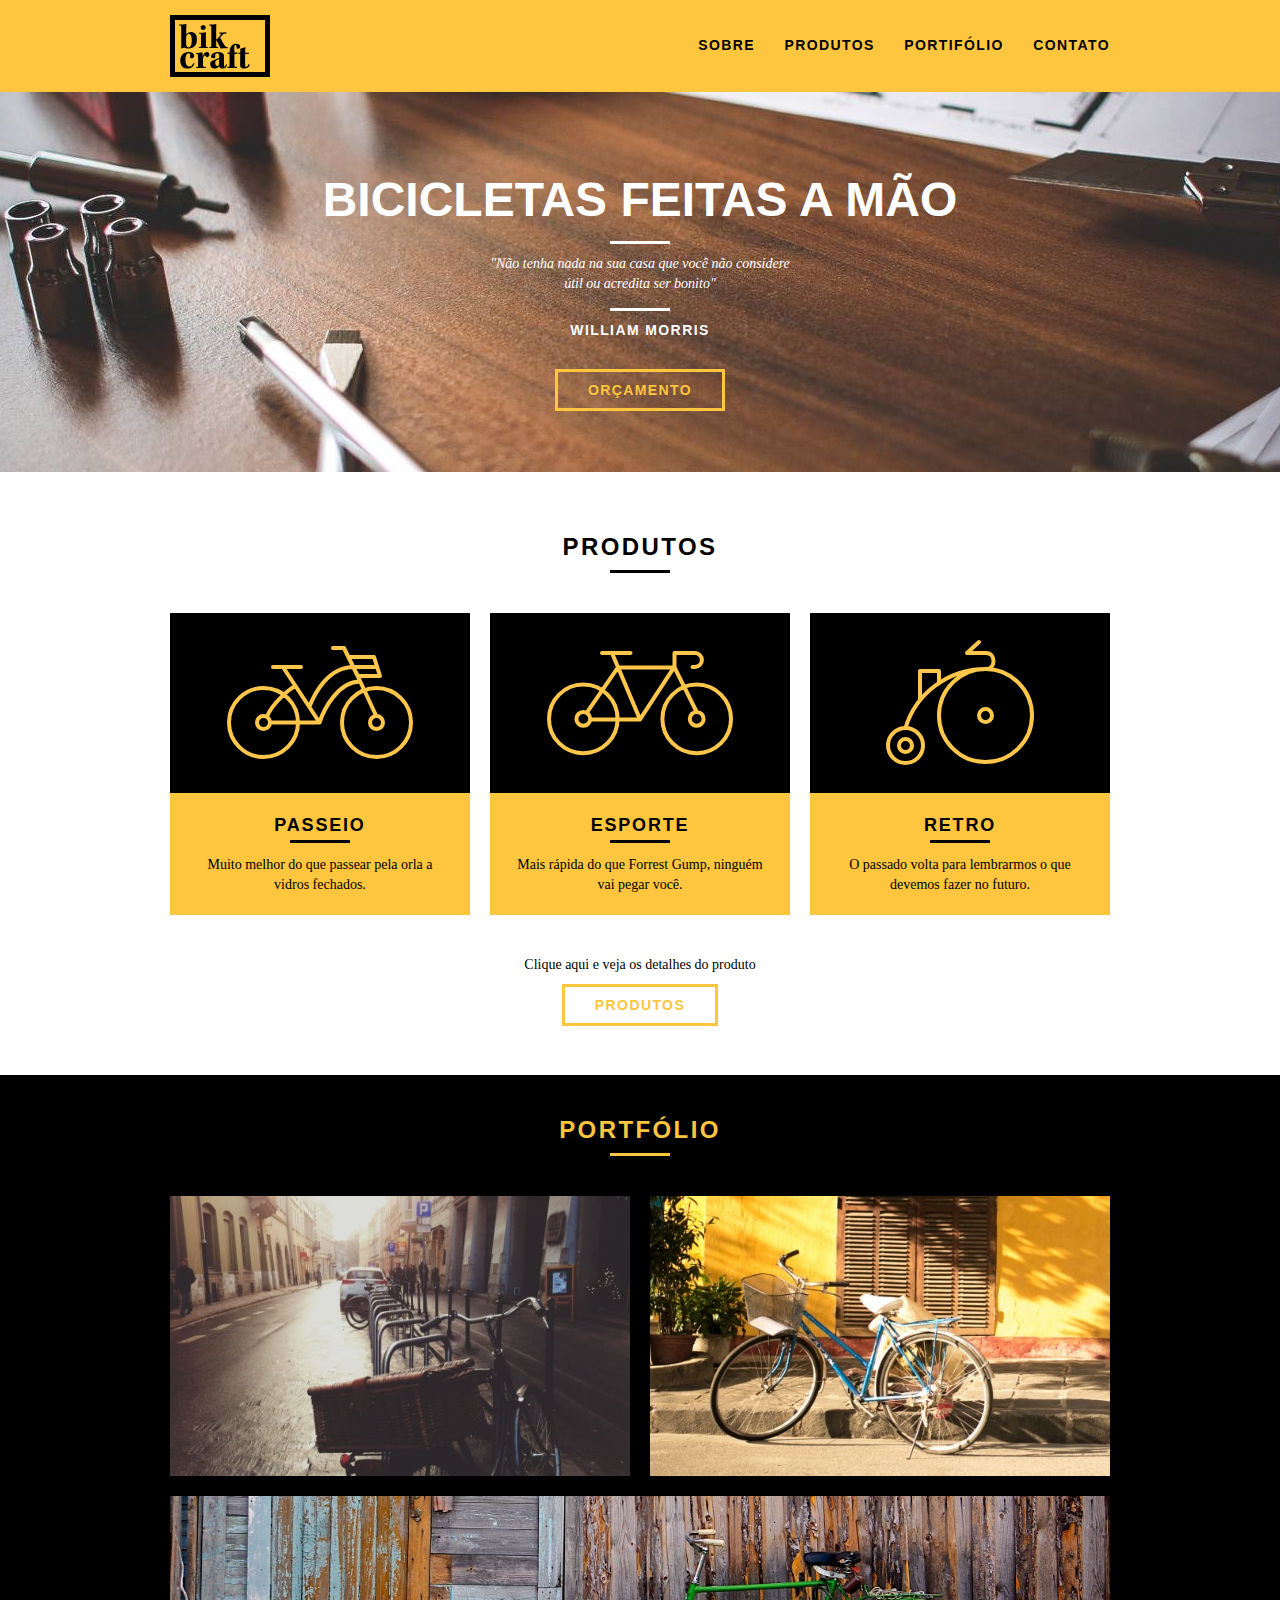
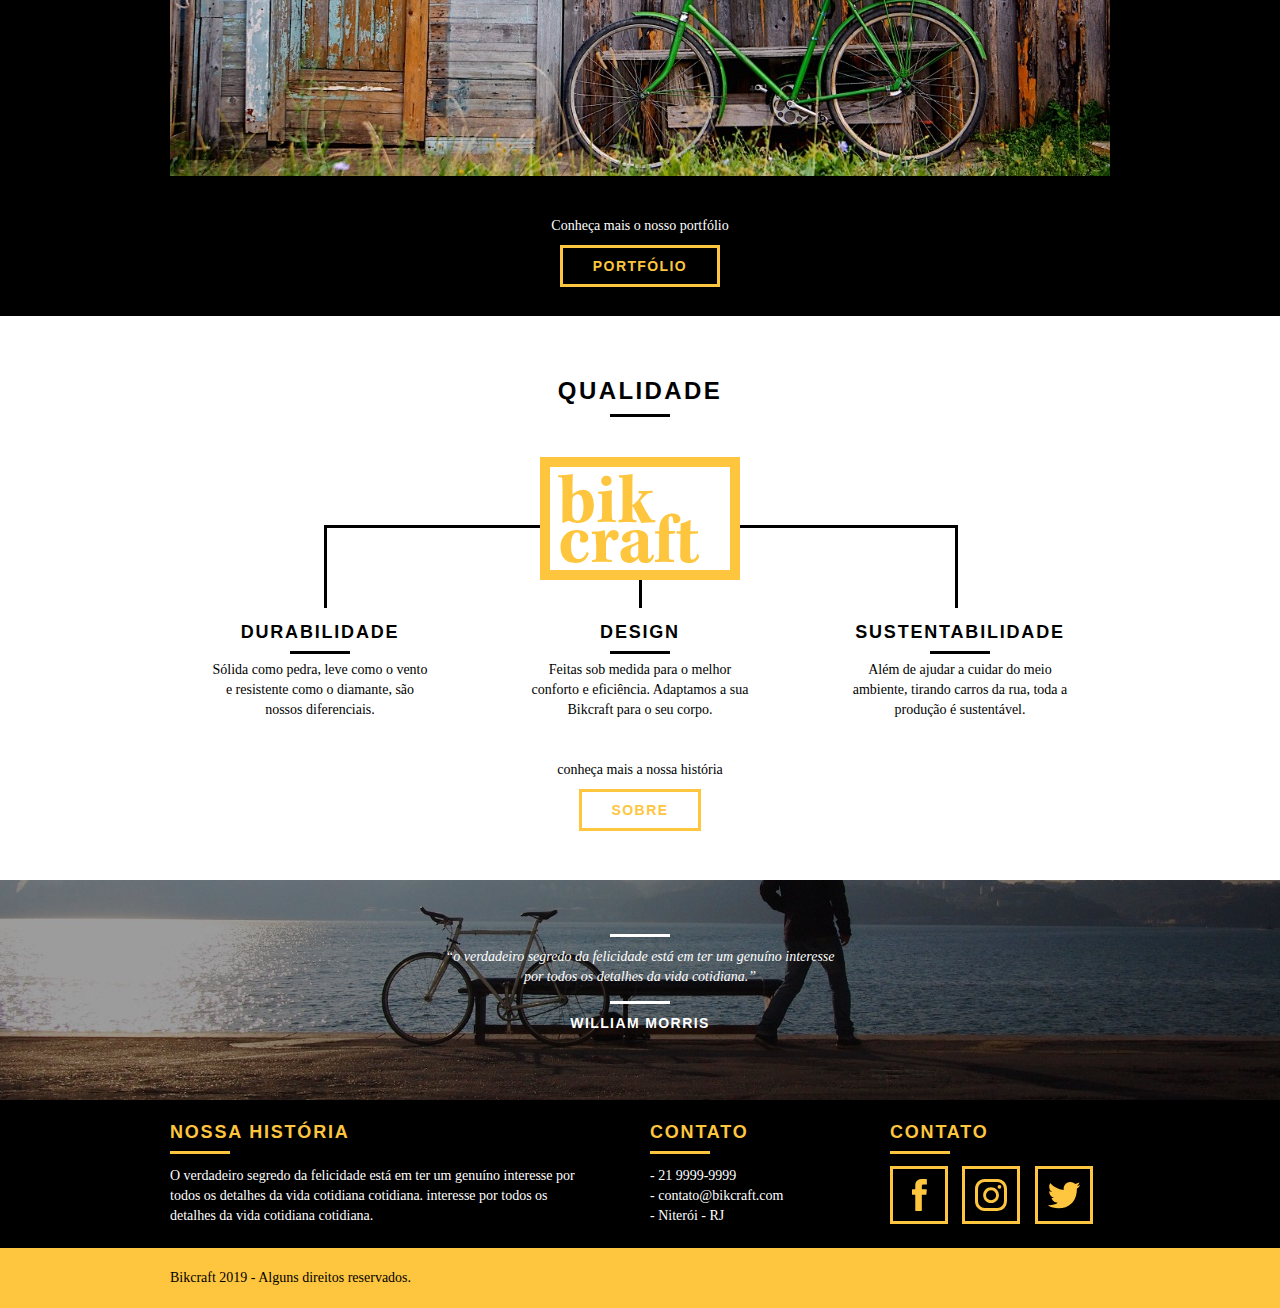
==== web/index.html @ 256ea6e2 "upload dos arquivos html e css" ====
<!DOCTYPE html>
<html lang="pt-br">
<head>
    <meta charset="UTF-8">
    <meta http-equiv="X-UA-Compatible" content="IE=edge">
    <meta name="viewport" content="width=device-width, initial-scale=1.0">
    <link rel= "stylesheet" href="css/normalize.css">
    <link rel= "stylesheet" href="css/reset.css">
    <link rel= "stylesheet" href="css/grid.css">
    <link rel= "stylesheet" href="css/style.css">
    <link rel= "stylesheet" href="css/responsivo.css">
    <link rel= "stylesheet" href="css/responsivo.css">
    <title>Bikcraft</title>
</head>
<body>
    <!-- Cabeçalho -->
  <header class="header">
    <div class="container">
        <a href="index.html" class="grid-4">
            <img src="img/bikcraft.svg" alt="Bikcraft">
        </a>
        <nav class="grid-12 header_menu">
            <ul>
                <li><a href="sobre.html">Sobre</a></li>
                <li><a href="produtos.html">Produtos</a></li>
                <li><a href="portfolio.html">Portifólio</a></li>
                <li><a href="contato.html">Contato</a></li>
            </ul>
        </nav>
    </div>
  </header>
  <!-- Introdução -->
  <section class="introducao">
      <div class="container">
          <h1>Bicicletas feitas a mão</h1>
          <blockquote class="quote-externo">
              <p>"Não tenha nada na sua casa que você não considere útil ou acredita ser bonito"</p>
              <cite>WILLIAM MORRIS</cite>
          </blockquote>
          <a href="produtos.html" class="btn">Orçamento</a>
      </div>
  </section>
<!-- Produtos -->
  <section class="produtos container">
      <h2 class="subtitulo">Produtos</h2>
      <ul class="produtos_lista">
          <li class="grid-1-3">
              <div class="produtos_icone"><img src="img/produtos/passeio.svg" alt="passeio"></div>  
            <h3>Passeio</h3>
            <p>Muito melhor do que passear pela orla a vidros fechados.</p>
            </li>
            
            <li class="grid-1-3">
                <div class="produtos_icone"><img src="img/produtos/esporte.svg" alt="esporte"></div>  
              <h3>Esporte</h3>
              <p>Mais rápida do que Forrest Gump, ninguém vai pegar você.</p>
              </li>

              <li class="grid-1-3">
                <div class="produtos_icone"><img src="img/produtos/retro.svg" alt="retro"></div>  
              <h3>Retro</h3>
              <p>O passado volta para lembrarmos o que devemos fazer no futuro.</p>
              </li>
      </ul>

      <div class="call">
          <p>Clique aqui e veja os detalhes do produto</p>
          <a href="produtos.html" class="btn btn-preto">Produtos</a>
      </div>
  </section>
  <!-- Portifólio -->
  <section class="portfolio">
      <div class="container">
        <h2 class="subtitulo">Portfólio</h2>
        <ul class="portfolio_lista">
          <li class="grid-8"><img src="img/portfolio/retro.jpg" alt="Bicicleta Retrô"></li>
          <li class="grid-8"><img src="img/portfolio/passeio.jpg" alt="Bicicleta Passeio"></li>
          <li class="grid-16"><img src="img/portfolio/esporte.jpg" alt="Bicicleta Esporte"></li>
        </ul>
        <div class="call">
          <p>Conheça mais o nosso portfólio</p>
          <a href="portfolio.html" class="btn">Portfólio</a>
        </div>
      </div>
    </section>
  <!-- Qualidade -->
  <section class="qualidade container">
    <h2 class="subtitulo">Qualidade</h2>
    <img src="img/bikcraft-qualidade.svg" alt="Bikcraft">
    <ul class="qualidade_lista">
      <li class="grid-1-3">
        <h3>Durabilidade</h3>
        <p>Sólida como pedra, leve como o vento e resistente como o diamante, são nossos diferenciais.</p>
      </li>
      <li class="grid-1-3">
        <h3>Design</h3>
        <p>Feitas sob medida para o melhor conforto e eficiência. Adaptamos a sua Bikcraft para o seu corpo.</p>
      </li>
      <li class="grid-1-3">
        <h3>Sustentabilidade</h3>
        <p>Além de ajudar a cuidar do meio ambiente, tirando carros da rua, toda a produção é sustentável.</p>
      </li>
    </ul>
    <div class="call">
      <p>conheça mais a nossa história</p>
      <a href="sobre.html" class="btn btn-preto">Sobre</a>
    </div>
  </section>
  <!-- Quebra -->
  <section class="quebra">
    <blockquote class="quote-externo container">
      <p>“o verdadeiro segredo da felicidade está em ter um genuíno interesse por todos os detalhes da vida cotidiana.”</p>
      <cite>WILLIAM MORRIS</cite>
    </blockquote>
  </section>
<!-- Footer -->
  <footer>
    <div class="footer">
      <div class="container">

        <div class="grid-8 footer_historia">
          <h3>Nossa História</h3>
          <p>O verdadeiro segredo da felicidade está em ter um genuíno interesse por todos os detalhes da vida cotidiana cotidiana. interesse por todos os detalhes da vida cotidiana cotidiana.</p>
        </div>

        <div class="grid-4 footer_contato">
          <h3>Contato</h3>
          <ul>
            <li>- 21 9999-9999</li>
            <li>- contato@bikcraft.com</li>
            <li>- Niterói - RJ</li>
          </ul>
        </div>

        <div class="grid-4 footer_redes">
          <h3>Contato</h3>
          <ul>
            <li><a href="http://facebook.com" target="_blank"><img src="img/redes-sociais/facebook.svg"></a></li>
            <li><a href="http://instagram.com" target="_blank"><img src="img/redes-sociais/instagram.svg"></a></li>
            <li><a href="http://twitter.com" target="_blank"><img src="img/redes-sociais/twitter.svg"></a></li>
          </ul>
        </div>

      </div>
    </div>

    <div class="copy">
      <div class="container">
        <p class="grid-16">Bikcraft 2019 - Alguns direitos reservados.</p>
      </div>
    </div>
  </footer>
</body>
</html>
<!-- Vinicius Rangel -->
---- web/css/grid.css ----
*,
*:before,
*:after {
  -webkit-box-sizing: border-box;
  -moz-box-sizing: border-box;
  box-sizing: border-box;
}

.container {
  width: 960px;
  margin: 0 auto;
  padding: 0px;
  position: relative;
}

.container:after,
.container:before {
  content: " ";
  display: table;
}

.container:after {
  clear: both;
}

.grid-1,
.grid-2,
.grid-3,
.grid-4,
.grid-5,
.grid-6,
.grid-7,
.grid-8,
.grid-9,
.grid-10,
.grid-11,
.grid-12,
.grid-13,
.grid-14,
.grid-15,
.grid-16,
.grid-1-3 {
  float: left;
  margin-left: 10px;
  margin-right: 10px;
}

.grid-1 {
  width: 40px;
}
.grid-2 {
  width: 100px;
}
.grid-3 {
  width: 160px;
}
.grid-4 {
  width: 220px;
}
.grid-5 {
  width: 280px;
}
.grid-6 {
  width: 340px;
}
.grid-7 {
  width: 400px;
}
.grid-8 {
  width: 460px;
}
.grid-9 {
  width: 520px;
}
.grid-10 {
  width: 580px;
}
.grid-11 {
  width: 640px;
}
.grid-12 {
  width: 700px;
}
.grid-13 {
  width: 760px;
}
.grid-14 {
  width: 820px;
}
.grid-15 {
  width: 880px;
}
.grid-16 {
  width: 940px;
}
.grid-1-3 {
  width: 300px;
}

@media only screen and (min-width: 788px) and (max-width: 979px) {
  .container {
    width: 768px;
  }

  .grid-1 {
    width: 28px;
  }
  .grid-2 {
    width: 76px;
  }
  .grid-3 {
    width: 124px;
  }
  .grid-4 {
    width: 172px;
  }
  .grid-5 {
    width: 220px;
  }
  .grid-6 {
    width: 268px;
  }
  .grid-7 {
    width: 316px;
  }
  .grid-8 {
    width: 364px;
  }
  .grid-9 {
    width: 412px;
  }
  .grid-10 {
    width: 460px;
  }
  .grid-11 {
    width: 508px;
  }
  .grid-12 {
    width: 556px;
  }
  .grid-13 {
    width: 604px;
  }
  .grid-14 {
    width: 652px;
  }
  .grid-15 {
    width: 700px;
  }
  .grid-16 {
    width: 748px;
  }
  .grid-1-3 {
    width: 236px;
  }
}

@media only screen and (max-width: 787px) {
  .container {
    width: 300px;
  }
  .grid-1,
  .grid-2,
  .grid-3,
  .grid-4,
  .grid-5,
  .grid-6,
  .grid-7,
  .grid-8,
  .grid-9,
  .grid-10,
  .grid-11,
  .grid-12,
  .grid-13,
  .grid-14,
  .grid-15,
  .grid-16,
  .grid-1-3 {
    width: 300px;
    margin: 0 0 20px 0;
    float: none;
  }
}
---- web/css/style.css ----
/* Vinicius Rangel */
/* Estilos Gerais */

body {
  font-family: Arial, Helvetica, sans-serif;
}

p {
  font-family: Georgia, "Times New Roman", serif;
  font-size: 14px;
  line-height: 20px;
}

img {
  display: block;
  max-width: 100%;
}

.btn {
  border: 3px solid #fec63e;
  padding: 10px 30px;
  color: #fec63e;
  font-size: 14px;
  line-height: 20px;
  text-transform: uppercase;
  font-weight: bold;
  letter-spacing: 0.1em;
}

.btn:hover {
  color: #fff;
  border-color: #fff;
}

.btn.btn-preto:hover {
  color: #000;
  border-color: #000;
}

.subtitulo {
  font-size: 24px;
  line-height: 30px;
  font-weight: bold;
  letter-spacing: 0.1em;
  color: #000;
  text-transform: uppercase;
  text-align: center;
  margin-bottom: 40px;
}

.subtitulo:after {
  content: "";
  display: block;
  width: 60px;
  height: 3px;
  background: #000;
  margin: 8px auto;
}

.subtitulo-interno {
  font-size: 24px;
  line-height: 30px;
  font-weight: bold;
  letter-spacing: 0.1em;
  color: #000;
  text-transform: uppercase;
  margin-bottom: 20px;
}

.subtitulo-interno:after {
  content: "";
  display: block;
  width: 60px;
  height: 3px;
  background: #000;
  margin: 8px 0;
}

/* Header */

.header {
  position: fixed;
  top: 0;
  width: 100%;
  background: #fec63e; /* Amarelo */
  padding: 15px 0;
  z-index: 10;
}

.header_menu {
  text-align: right;
}

.header_menu ul li {
  display: inline-block;
  margin-left: 25px;
  margin-top: 20px;
}

.header_menu ul li a {
  color: #000;
  font-weight: bold;
  text-transform: uppercase;
  letter-spacing: 0.1em;
  font-size: 14px;
  line-height: 20px;
  padding: 10px 0;
}

.header_menu ul li a:hover {
  color: #fff;
}

.header_menu ul li a.menu_ativo {
  color: #fff;
}

/* Introdução */

.introducao {
  width: 100%;
  height: 380px;
  background: url("../img/bg.jpg") no-repeat center;
  background-size: cover;
  margin-top: 92px;
  text-align: center;
  padding-top: 80px;
}

.introducao h1 {
  font-size: 48px;
  color: #fff;
  font-weight: bold;
  text-transform: uppercase;
}

.quote-externo {
  max-width: 320px;
  margin: 0 auto;
  margin-bottom: 40px;
  color: white;
}

.quote-externo p {
  font-style: italic;
}

.quote-externo p:before,
.quote-externo p:after {
  content: "";
  display: block;
  width: 60px;
  height: 3px;
  background: #fff;
  margin: 14px auto 10px auto;
}

.quote-externo cite {
  font-style: normal;
  font-weight: bold;
  font-size: 14px;
  letter-spacing: 0.1em;
}

/*Introducao Interna*/

.introducao-interna {
  width: 100%;
  margin-top: 92px;
  height: 160px;
  text-align: center;
  color: #fff;
  padding-top: 30px;
}

.introducao-interna h1 {
  font-size: 36px;
  font-weight: bold;
  text-transform: uppercase;
}

.introducao-interna h1:after {
  content: "";
  display: block;
  width: 60px;
  height: 3px;
  background: #fff;
  margin: 6px auto 10px auto;
}

/*Produtos*/

.produtos {
  padding: 60px 0;
}

.produtos_lista li {
  background: #fec63e;
  text-align: center;
}

.produtos_lista li img {
  margin: 0 auto;
}

/* Necessário para centralizar as imagens */
.produtos_lista li img {
  margin: 0 auto;
}

.produtos_lista li h3 {
  font-weight: bold;
  font-size: 18px;
  line-height: 25px;
  text-transform: uppercase;
  letter-spacing: 0.1em;
  margin-top: 20px;
}

.produtos_lista li h3:after {
  content: "";
  display: block;
  width: 60px;
  height: 3px;
  background: #000;
  margin: 2px auto;
}

.produtos_lista li p {
  padding: 10px 20px 20px 20px;
}

.produtos_icone {
  background: #000;
  padding: 20px;
}

.call {
  padding-top: 40px;
  text-align: center;
  clear: both;
}

.call p {
  margin-bottom: 20px;
}

/*Portfólio*/

.portfolio {
  width: 100%;
  background: #000;
  padding: 40px 0;
}

.portfolio .subtitulo {
  color: #fec63e;
}

.portfolio .subtitulo:after {
  background: #fec63e;
}

.portfolio_lista li:last-child {
  margin-top: 20px;
}

.portfolio .call p {
  color: #fff;
}

/*Qualidade*/

.qualidade {
  padding: 60px 0;
}

.qualidade:after {
  content: "";
  width: 634px;
  height: 83px;
  display: block;
  background: url("../img/linhas.svg") no-repeat center;
  position: absolute;
  top: 209px;
  right: 162px;
  z-index: -1;
}

.qualidade img {
  margin: 0 auto;
}

.qualidade_lista {
  padding-top: 20px;
  overflow: auto; /* clear-fix */
}

.qualidade_lista li {
  text-align: center;
  padding: 0 40px;
}

.qualidade_lista li h3 {
  font-weight: bold;
  font-size: 18px;
  line-height: 25px;
  text-transform: uppercase;
  letter-spacing: 0.1em;
  margin-top: 20px;
}

.qualidade_lista li h3:after {
  content: "";
  display: block;
  width: 60px;
  height: 3px;
  background: #000;
  margin: 6px auto;
}

/*Quebra*/

.quebra {
  width: 100%;
  height: 220px;
  background: url("../img/bg-footer.jpg") no-repeat center;
  background-size: cover;
  text-align: center;
  padding-top: 40px;
}

.quebra .quote-externo {
  max-width: 400px;
}

/*Footer*/

.footer {
  width: 100%;
  background: #000;
  color: #fff;
  padding: 20px 0;
}

.footer h3 {
  font-size: 18px;
  line-height: 25px;
  color: #fec63e;
  text-transform: uppercase;
  letter-spacing: 0.1em;
  font-weight: bold;
}

.footer h3:after {
  content: "";
  display: block;
  width: 60px;
  height: 3px;
  background: #fec63e;
  margin: 6px 0 12px 0;
}

.footer_historia {
  padding-right: 40px;
}

.footer_contato ul li {
  font-size: 14px;
  line-height: 20px;
  font-family: Georgia, "Times New Roman", serif;
}

.footer_redes ul li {
  display: inline-block;
  margin-right: 10px;
}

.footer_redes ul li a {
  border: 3px solid #fec63e;
  display: block;
  padding: 10px;
}

.footer_redes ul li a:hover {
  border-color: #fff;
}

.copy {
  width: 100%;
  background: #fec63e;
  padding: 20px 0;
}
---- web/css/responsivo.css ----
/* ESTILO PARA TABLETS */
@media only screen and (min-width: 788px) and (max-width: 979px) {
  /* Qualidade - Home */
  .qualidade:after {
    right: 66px;
  }
  .qualidade_lista li {
    text-align: center;
    padding: 0 10px;
  }

  /* Footer */
  .footer_redes ul li a {
    border: 3px solid #fec63e;
    display: block;
    padding: 6px;
  }

  .footer_redes ul li a img {
    width: 26px;
    height: 26px;
  }
}

/* ESTILO PARA SMARTPHONE */
@media only screen and (max-width: 787px) {
  /* Header */
  .header {
    position: relative;
    padding-bottom: 0;
  }

  .header img {
    margin: 0 auto 10px auto;
  }

  .header_menu {
    text-align: center;
  }

  .header_menu ul li {
    margin: 5px;
  }

  .header_menu ul li a {
    border: 4px solid #000;
    width: 136px;
    display: block;
    float: left;
  }

  .header_menu ul li a:hover {
    border-color: #fff;
  }

  .header_menu ul li a.menu_ativo {
    border-color: #fff;
  }

  /* Introdução */
  .introducao {
    margin-top: 0;
    padding-top: 40px;
    background: url("../img/bg-mobile.jpg") no-repeat center;
    background-size: cover;
  }
  .introducao h1 {
    font-size: 36px;
  }

  .introducao-interna {
    margin-top: 0;
  }

  /* Call */
  .call {
    padding-top: 10px;
  }

  /* Qualidade - Home */
  .qualidade:after {
    display: none;
  }

  /* Sobre */
  .missao-sobre p {
    font-size: 14px;
    line-height: 20px;
    padding-right: 0;
  }

  .missao-sobre ul li {
    font-size: 14px;
    line-height: 25px;
  }
}
---- web/css/responsivo.css ----
/* ESTILO PARA TABLETS */
@media only screen and (min-width: 788px) and (max-width: 979px) {
  /* Qualidade - Home */
  .qualidade:after {
    right: 66px;
  }
  .qualidade_lista li {
    text-align: center;
    padding: 0 10px;
  }

  /* Footer */
  .footer_redes ul li a {
    border: 3px solid #fec63e;
    display: block;
    padding: 6px;
  }

  .footer_redes ul li a img {
    width: 26px;
    height: 26px;
  }
}

/* ESTILO PARA SMARTPHONE */
@media only screen and (max-width: 787px) {
  /* Header */
  .header {
    position: relative;
    padding-bottom: 0;
  }

  .header img {
    margin: 0 auto 10px auto;
  }

  .header_menu {
    text-align: center;
  }

  .header_menu ul li {
    margin: 5px;
  }

  .header_menu ul li a {
    border: 4px solid #000;
    width: 136px;
    display: block;
    float: left;
  }

  .header_menu ul li a:hover {
    border-color: #fff;
  }

  .header_menu ul li a.menu_ativo {
    border-color: #fff;
  }

  /* Introdução */
  .introducao {
    margin-top: 0;
    padding-top: 40px;
    background: url("../img/bg-mobile.jpg") no-repeat center;
    background-size: cover;
  }
  .introducao h1 {
    font-size: 36px;
  }

  .introducao-interna {
    margin-top: 0;
  }

  /* Call */
  .call {
    padding-top: 10px;
  }

  /* Qualidade - Home */
  .qualidade:after {
    display: none;
  }

  /* Sobre */
  .missao-sobre p {
    font-size: 14px;
    line-height: 20px;
    padding-right: 0;
  }

  .missao-sobre ul li {
    font-size: 14px;
    line-height: 25px;
  }
}
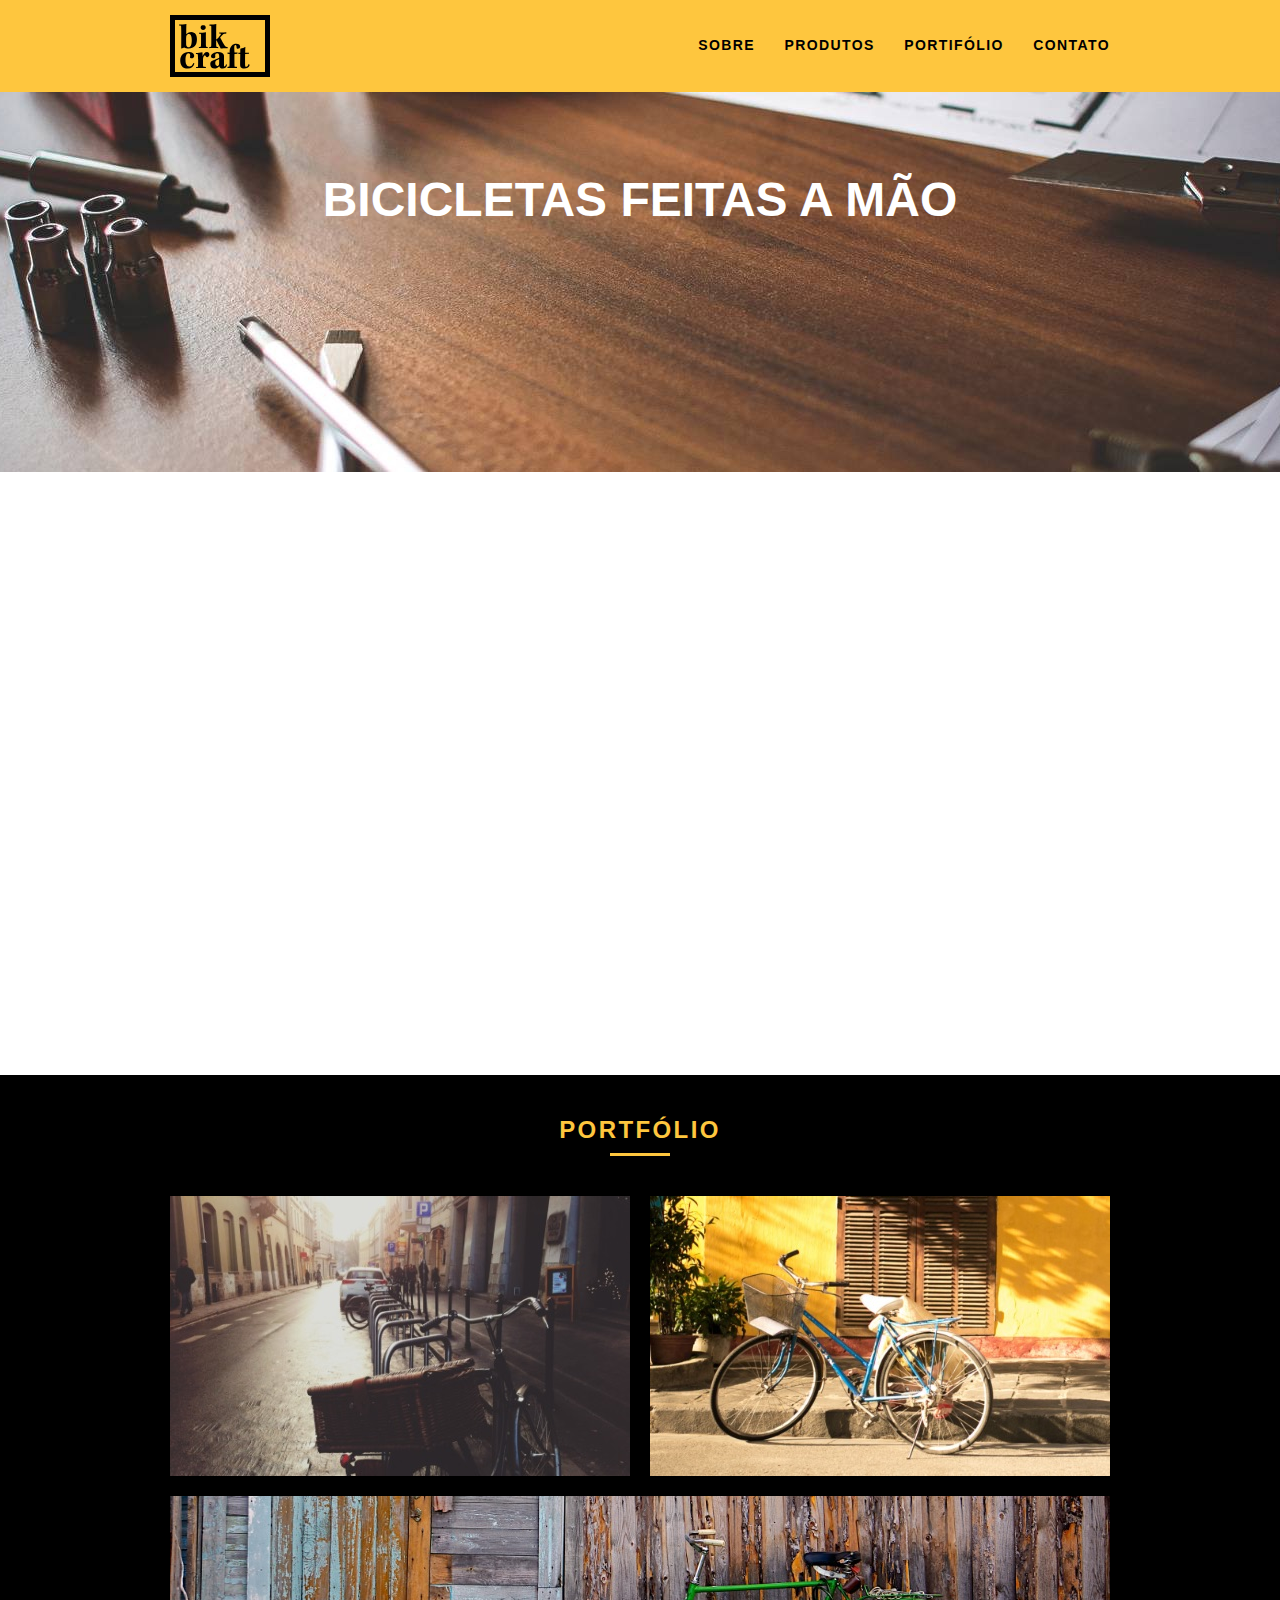
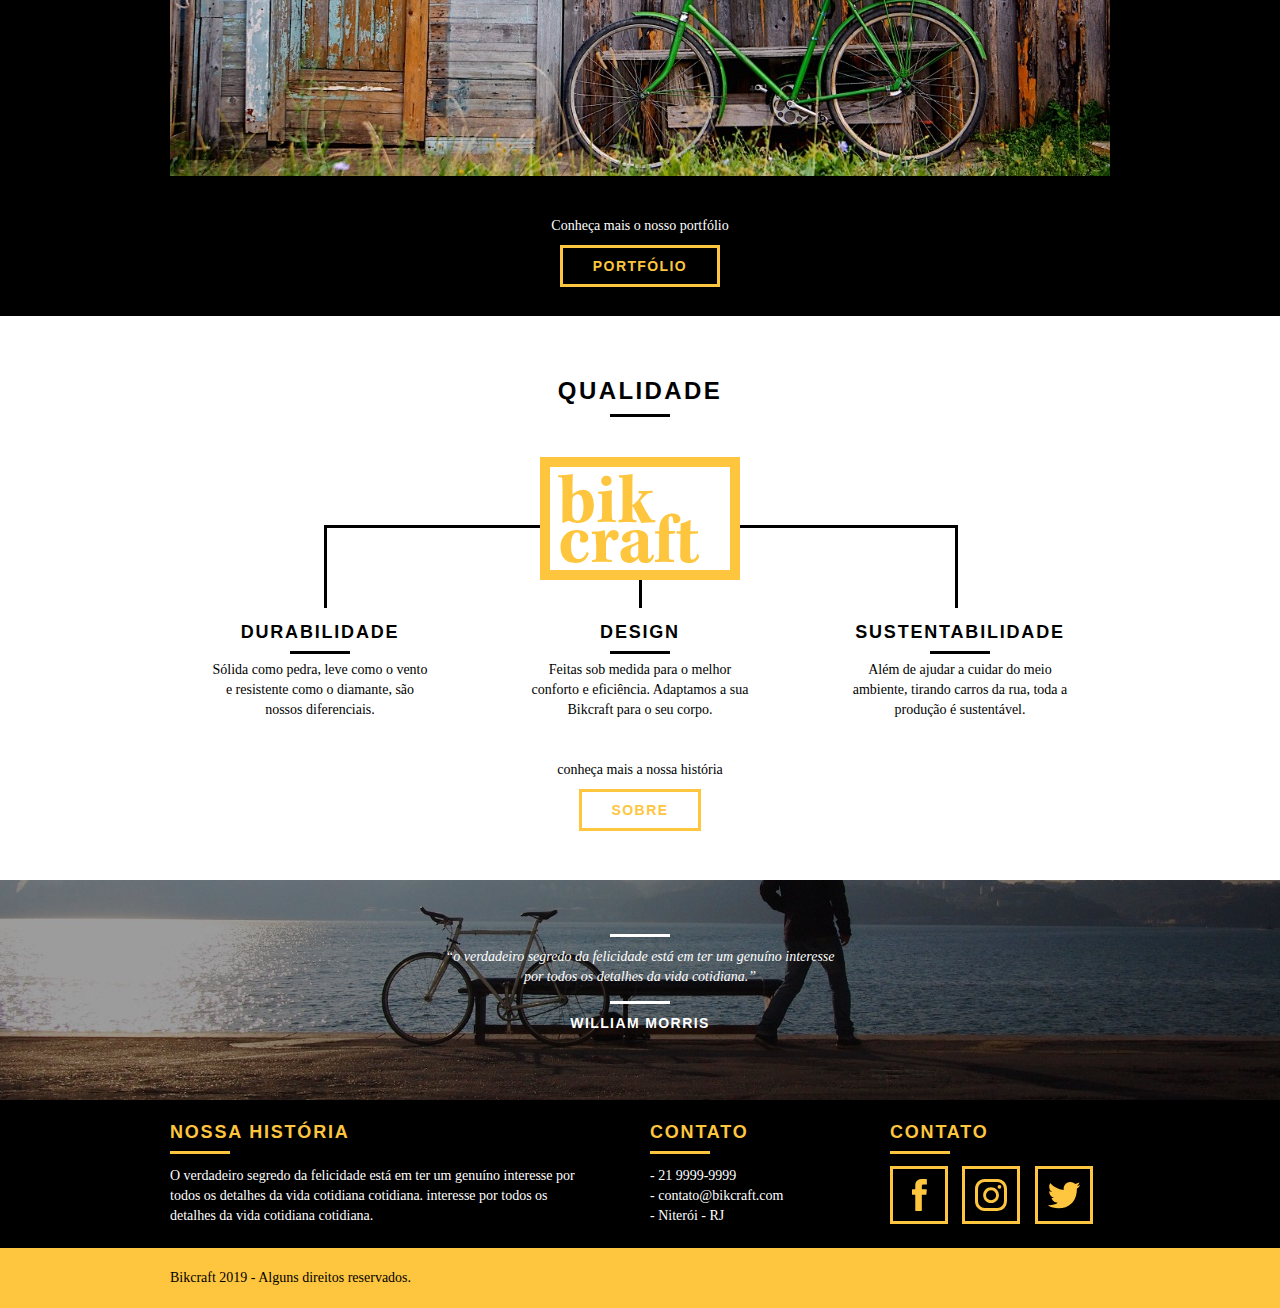
==== commit afcbea31: "Animações do site finalizadas" ====
--- a/web/index.html
+++ b/web/index.html
@@ -10,6 +10,7 @@
     <link rel= "stylesheet" href="css/style.css">
     <link rel= "stylesheet" href="css/responsivo.css">
     <link rel= "stylesheet" href="css/responsivo.css">
+    <script>document.documentElement.classList.add("js");</script>
     <title>Bikcraft</title>
 </head>
 <body>
@@ -32,16 +33,16 @@
   <!-- Introdução -->
   <section class="introducao">
       <div class="container">
-          <h1>Bicicletas feitas a mão</h1>
-          <blockquote class="quote-externo">
+          <h1 data-anime="400" class="fadeInDown">Bicicletas feitas a mão</h1>
+          <blockquote data-anime="800"class="fadeInDown quote-externo">
               <p>"Não tenha nada na sua casa que você não considere útil ou acredita ser bonito"</p>
               <cite>WILLIAM MORRIS</cite>
           </blockquote>
-          <a href="produtos.html" class="btn">Orçamento</a>
+          <a data-anime="1200" href="produtos.html" class="btn">Orçamento</a>
       </div>
   </section>
 <!-- Produtos -->
-  <section class="produtos container">
+  <section class="produtos container fadeInDown" data-anime="1600">
       <h2 class="subtitulo">Produtos</h2>
       <ul class="produtos_lista">
           <li class="grid-1-3">
@@ -150,6 +151,9 @@
       </div>
     </div>
   </footer>
+  <script src="./js/simple-slide.js"></script>
+	<script src="./js/simple-anime.js"></script>
+  <script src="./js/script.js"></script>
 </body>
 </html>
 <!-- Vinicius Rangel -->--- a/web/css/style.css
+++ b/web/css/style.css
@@ -391,3 +391,58 @@
   background: #fec63e;
   padding: 20px 0;
 }
+
+/* JavaScript */
+
+.js [data-slide] {
+  position: relative;
+}
+
+.js [data-slide] > * {
+  position: absolute;
+  top: 0px;
+  opacity: 0;
+}
+
+.js [data-slide] > .active {
+  position: relative;
+  opacity: 1;
+  transition: opacity 500ms;
+}
+
+.js [data-slide-nav] {
+	display: block;
+	text-align: center;
+	margin-top: 20px;
+}
+
+.js [data-slide-nav] button {
+	display: inline-block;
+	width: 12px;
+	height: 12px;
+	margin: 4px;
+	border: none;
+	padding: 0px;
+	border-radius: 6px;
+	text-indent: -99px;
+	overflow: hidden;
+	background: #1d1d1d;
+}
+
+.js [data-slide-nav] button.active {
+	background: #fec63e;
+}
+
+.js [data-anime] {
+  opacity: 0;
+}
+
+.js .fadeInDown {
+  transform: translated3d(0, -20px, 0);
+}
+
+.js .anime {
+  opacity: 1;
+  transform: none;
+  transition: transform 800ms, opacity 800ms;
+}--- a/web/css/responsivo.css
+++ b/web/css/responsivo.css
@@ -20,7 +20,29 @@
     width: 26px;
     height: 26px;
   }
-}
+
+  /* Produtos */
+  .produtos_item h2 {
+    top: -150px;
+    margin-bottom: -56px;
+  }
+
+  .produtos_icone {
+    padding: 41px 0;
+  }
+
+  .produtos_info p {
+    font-size: 14px;
+    line-height: 20px;
+    height: 122px;
+    padding: 20px 30px;
+  }
+
+  .produtos_info ul li {
+    width: 181px;
+    height: 49px;
+  }
+} /* FINAL ESTILO PARA TABLETS */
 
 /* ESTILO PARA SMARTPHONE */
 @media only screen and (max-width: 787px) {
@@ -93,4 +115,43 @@
     font-size: 14px;
     line-height: 25px;
   }
-}
+
+  /* Produtos */
+  .produtos_item h2 {
+    top: -100px;
+    margin-bottom: -68px;
+  }
+
+  .produtos_icone {
+    padding: 41px 0;
+  }
+
+  .produtos_info p {
+    font-size: 14px;
+    line-height: 20px;
+    height: auto;
+    padding: 20px 30px;
+  }
+
+  .produtos_info ul li {
+    width: 149px;
+    height: 49px;
+    font-size: 14px;
+    line-height: 20px;
+    padding-top: 14px;
+  }
+
+  .form {
+    padding-right: 0px;
+  }
+
+  .orcamento_dados ul {
+    padding-right: 0px;
+  }
+
+  /* Contato */
+  .contato_form {
+    padding-right: 0px;
+    margin-bottom: 40px;
+  }
+} /* Final de Estilo para smartphone */
--- a/web/css/responsivo.css
+++ b/web/css/responsivo.css
@@ -20,7 +20,29 @@
     width: 26px;
     height: 26px;
   }
-}
+
+  /* Produtos */
+  .produtos_item h2 {
+    top: -150px;
+    margin-bottom: -56px;
+  }
+
+  .produtos_icone {
+    padding: 41px 0;
+  }
+
+  .produtos_info p {
+    font-size: 14px;
+    line-height: 20px;
+    height: 122px;
+    padding: 20px 30px;
+  }
+
+  .produtos_info ul li {
+    width: 181px;
+    height: 49px;
+  }
+} /* FINAL ESTILO PARA TABLETS */
 
 /* ESTILO PARA SMARTPHONE */
 @media only screen and (max-width: 787px) {
@@ -93,4 +115,43 @@
     font-size: 14px;
     line-height: 25px;
   }
-}
+
+  /* Produtos */
+  .produtos_item h2 {
+    top: -100px;
+    margin-bottom: -68px;
+  }
+
+  .produtos_icone {
+    padding: 41px 0;
+  }
+
+  .produtos_info p {
+    font-size: 14px;
+    line-height: 20px;
+    height: auto;
+    padding: 20px 30px;
+  }
+
+  .produtos_info ul li {
+    width: 149px;
+    height: 49px;
+    font-size: 14px;
+    line-height: 20px;
+    padding-top: 14px;
+  }
+
+  .form {
+    padding-right: 0px;
+  }
+
+  .orcamento_dados ul {
+    padding-right: 0px;
+  }
+
+  /* Contato */
+  .contato_form {
+    padding-right: 0px;
+    margin-bottom: 40px;
+  }
+} /* Final de Estilo para smartphone */
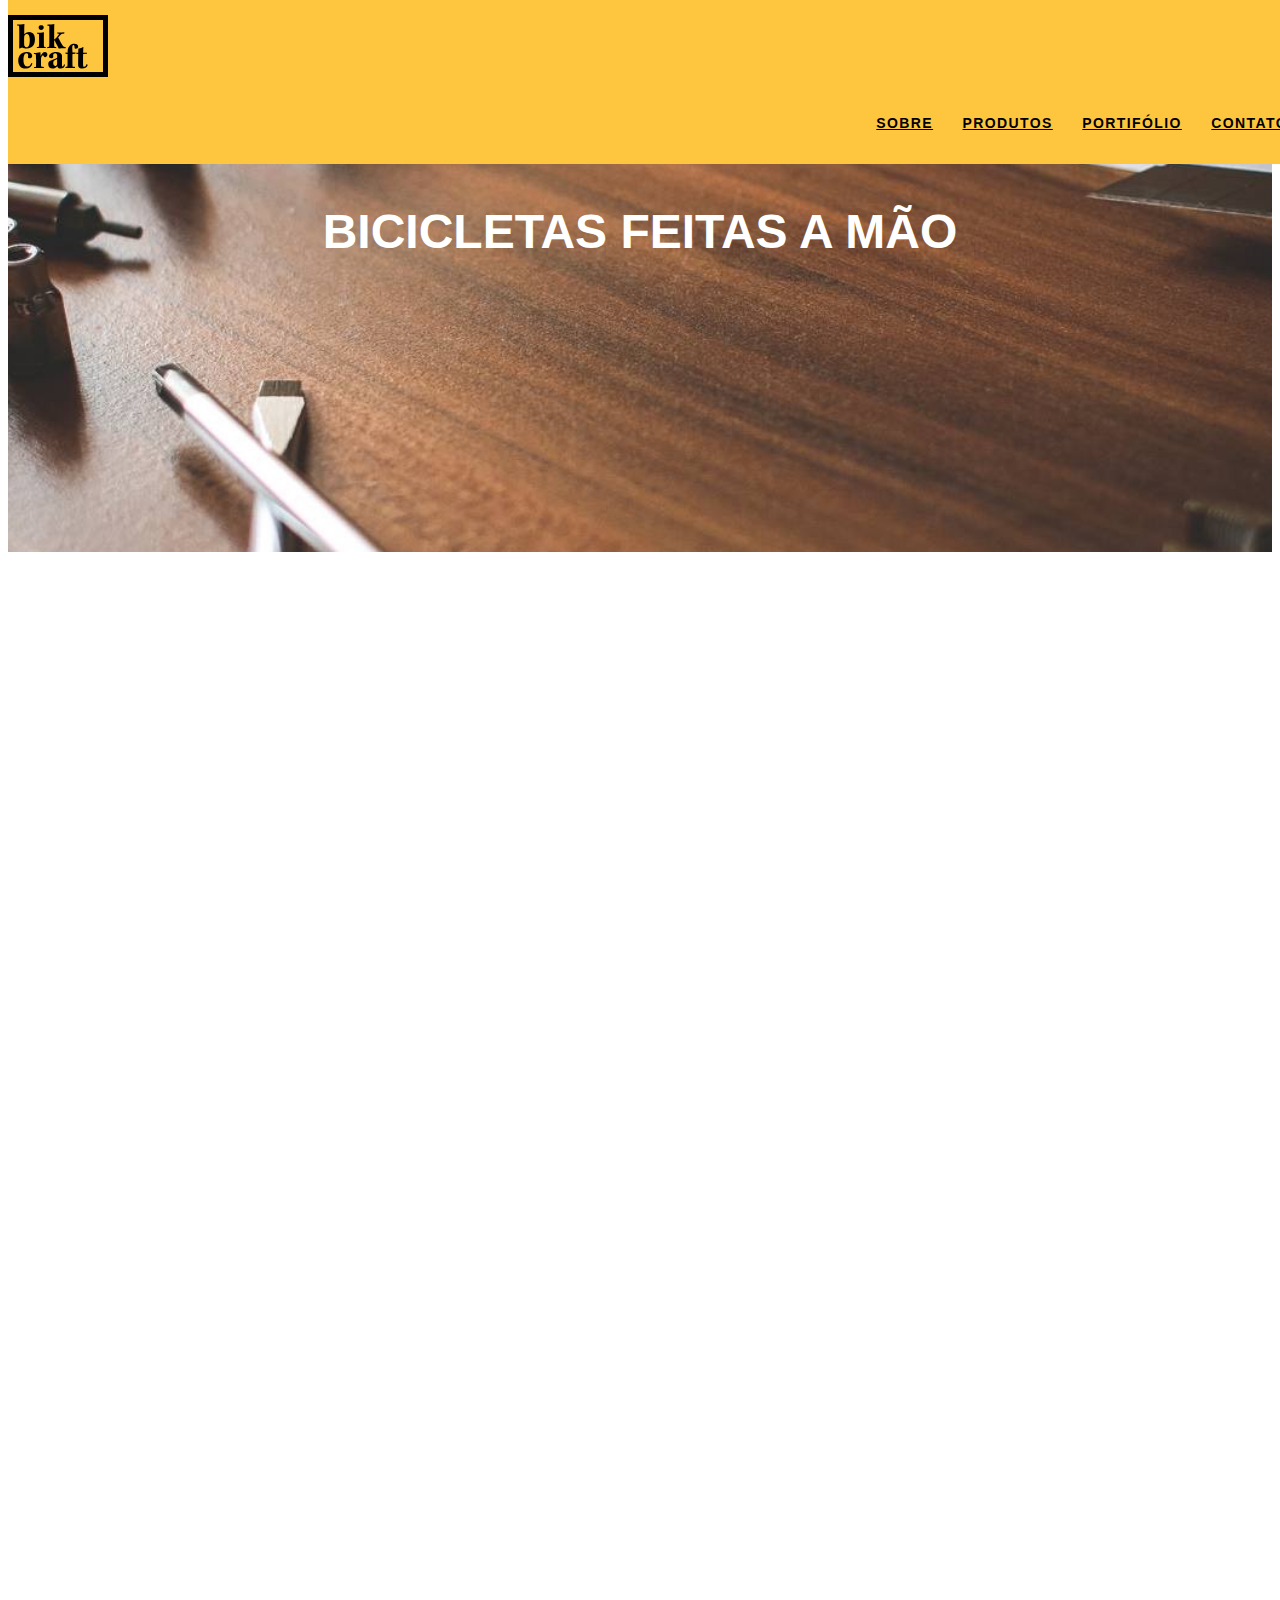
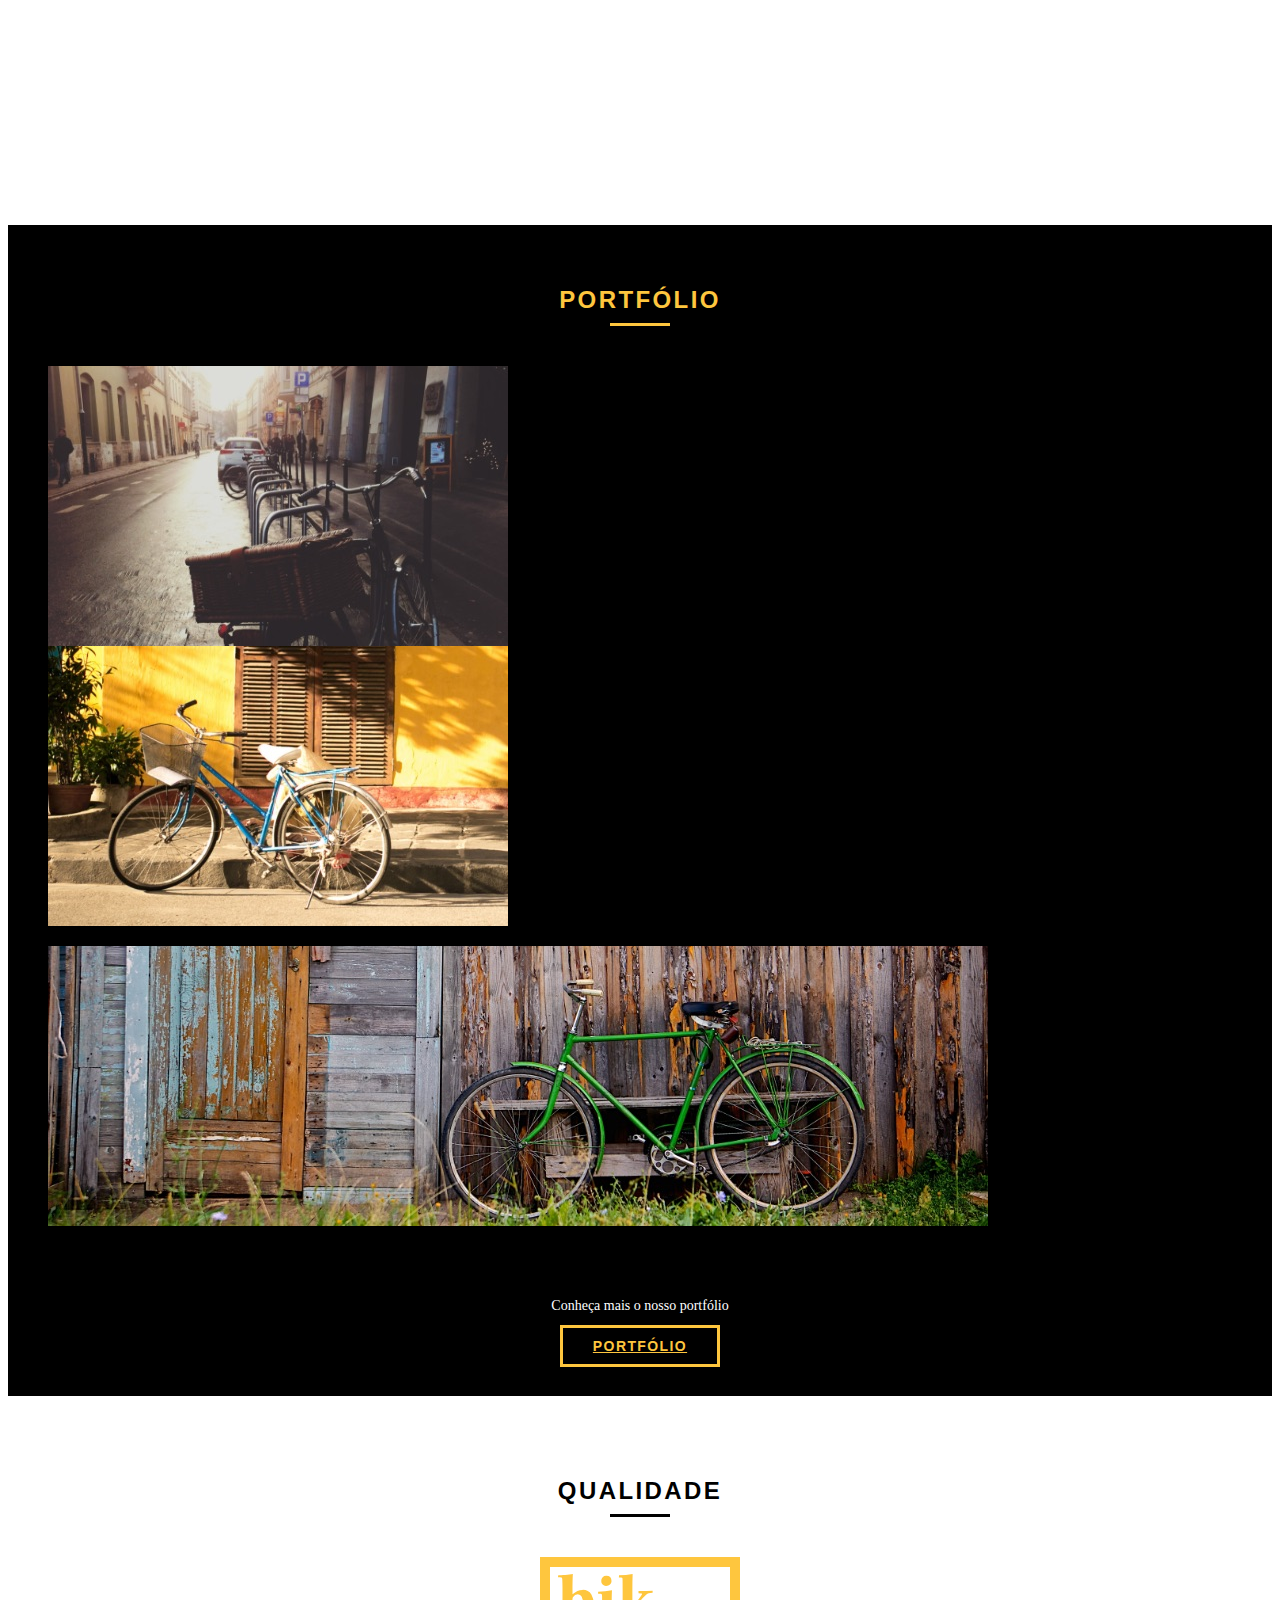
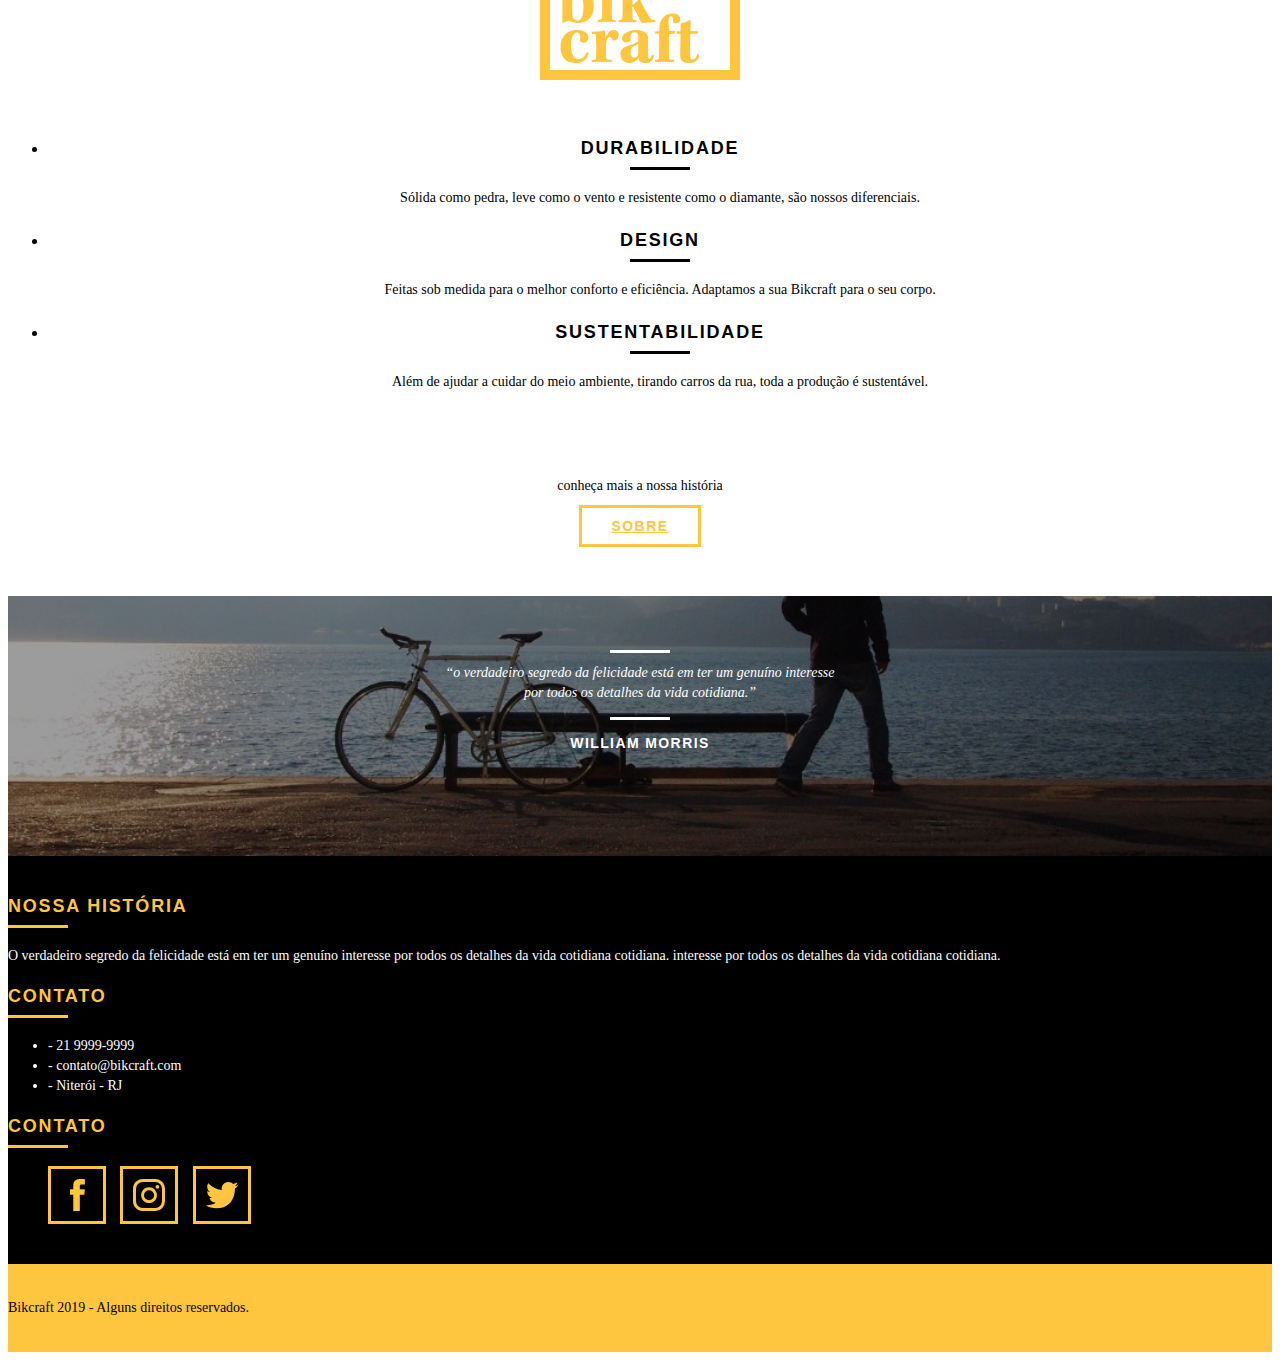
==== commit 2ec1fdba: "SEO e Head, Otimização" ====
--- a/web/index.html
+++ b/web/index.html
@@ -2,16 +2,23 @@
 <html lang="pt-br">
 <head>
     <meta charset="UTF-8">
+    <title>Bikcraft - Bicicletas Personalizadas</title>
+    <meta name="description" content="Compre a sua bicicleta personalizada na Bikcraft. Possuímos modelos Passeio, Retrô e Esporte.">
+
+		<meta property="og:type" content="website"/>
+		<meta property="og:title" content="Bikcraft - Bicicletas Personalizadas"/>
+		<meta property="og:description" content="Compre a sua bicicleta personalizada na Bikcraft. Possuímos modelos Passeio, Retrô e Esporte."/>
+		<meta property="og:url" content="http://bikcraft.com"/>
+		<meta property="og:image" content="img/og-image.png" />
+
     <meta http-equiv="X-UA-Compatible" content="IE=edge">
+
     <meta name="viewport" content="width=device-width, initial-scale=1.0">
-    <link rel= "stylesheet" href="css/normalize.css">
-    <link rel= "stylesheet" href="css/reset.css">
-    <link rel= "stylesheet" href="css/grid.css">
+
+    <link rel="shortcut icon" href="favicon.ico">
+
     <link rel= "stylesheet" href="css/style.css">
-    <link rel= "stylesheet" href="css/responsivo.css">
-    <link rel= "stylesheet" href="css/responsivo.css">
     <script>document.documentElement.classList.add("js");</script>
-    <title>Bikcraft</title>
 </head>
 <body>
     <!-- Cabeçalho -->
@@ -34,7 +41,7 @@
   <section class="introducao">
       <div class="container">
           <h1 data-anime="400" class="fadeInDown">Bicicletas feitas a mão</h1>
-          <blockquote data-anime="800"class="fadeInDown quote-externo">
+          <blockquote data-anime="800" class="fadeInDown quote-externo">
               <p>"Não tenha nada na sua casa que você não considere útil ou acredita ser bonito"</p>
               <cite>WILLIAM MORRIS</cite>
           </blockquote>
@@ -60,7 +67,7 @@
               <li class="grid-1-3">
                 <div class="produtos_icone"><img src="img/produtos/retro.svg" alt="retro"></div>  
               <h3>Retro</h3>
-              <p>O passado volta para lembrarmos o que devemos fazer no futuro.</p>
+              <p>Conexão entre o passado, o presente e o futuro.</p>
               </li>
       </ul>
 
@@ -108,12 +115,12 @@
     </div>
   </section>
   <!-- Quebra -->
-  <section class="quebra">
+  <div class="quebra">
     <blockquote class="quote-externo container">
       <p>“o verdadeiro segredo da felicidade está em ter um genuíno interesse por todos os detalhes da vida cotidiana.”</p>
       <cite>WILLIAM MORRIS</cite>
     </blockquote>
-  </section>
+  </div>
 <!-- Footer -->
   <footer>
     <div class="footer">
@@ -136,9 +143,9 @@
         <div class="grid-4 footer_redes">
           <h3>Contato</h3>
           <ul>
-            <li><a href="http://facebook.com" target="_blank"><img src="img/redes-sociais/facebook.svg"></a></li>
-            <li><a href="http://instagram.com" target="_blank"><img src="img/redes-sociais/instagram.svg"></a></li>
-            <li><a href="http://twitter.com" target="_blank"><img src="img/redes-sociais/twitter.svg"></a></li>
+            <li><a href="http://facebook.com" target="_blank"><img src="img/redes-sociais/facebook.svg" alt="facebook Bickcraft"></a></li>
+            <li><a href="http://instagram.com" target="_blank"><img src="img/redes-sociais/instagram.svg" alt="instagram Bickcraft"></a></li>
+            <li><a href="http://twitter.com" target="_blank"><img src="img/redes-sociais/twitter.svg" alt="twitter Bickcraft"></a></li>
           </ul>
         </div>
 
--- a/web/css/style.css
+++ b/web/css/style.css
@@ -438,11 +438,17 @@
 }
 
 .js .fadeInDown {
-  transform: translated3d(0, -20px, 0);
+  transform: translate3d(0, -20px, 0);
 }
 
 .js .anime {
   opacity: 1;
   transform: none;
   transition: transform 800ms, opacity 800ms;
+}
+
+.nao-aparece {
+  visibility: hidden;
+  position: absolute;
+  height: 0px;
 }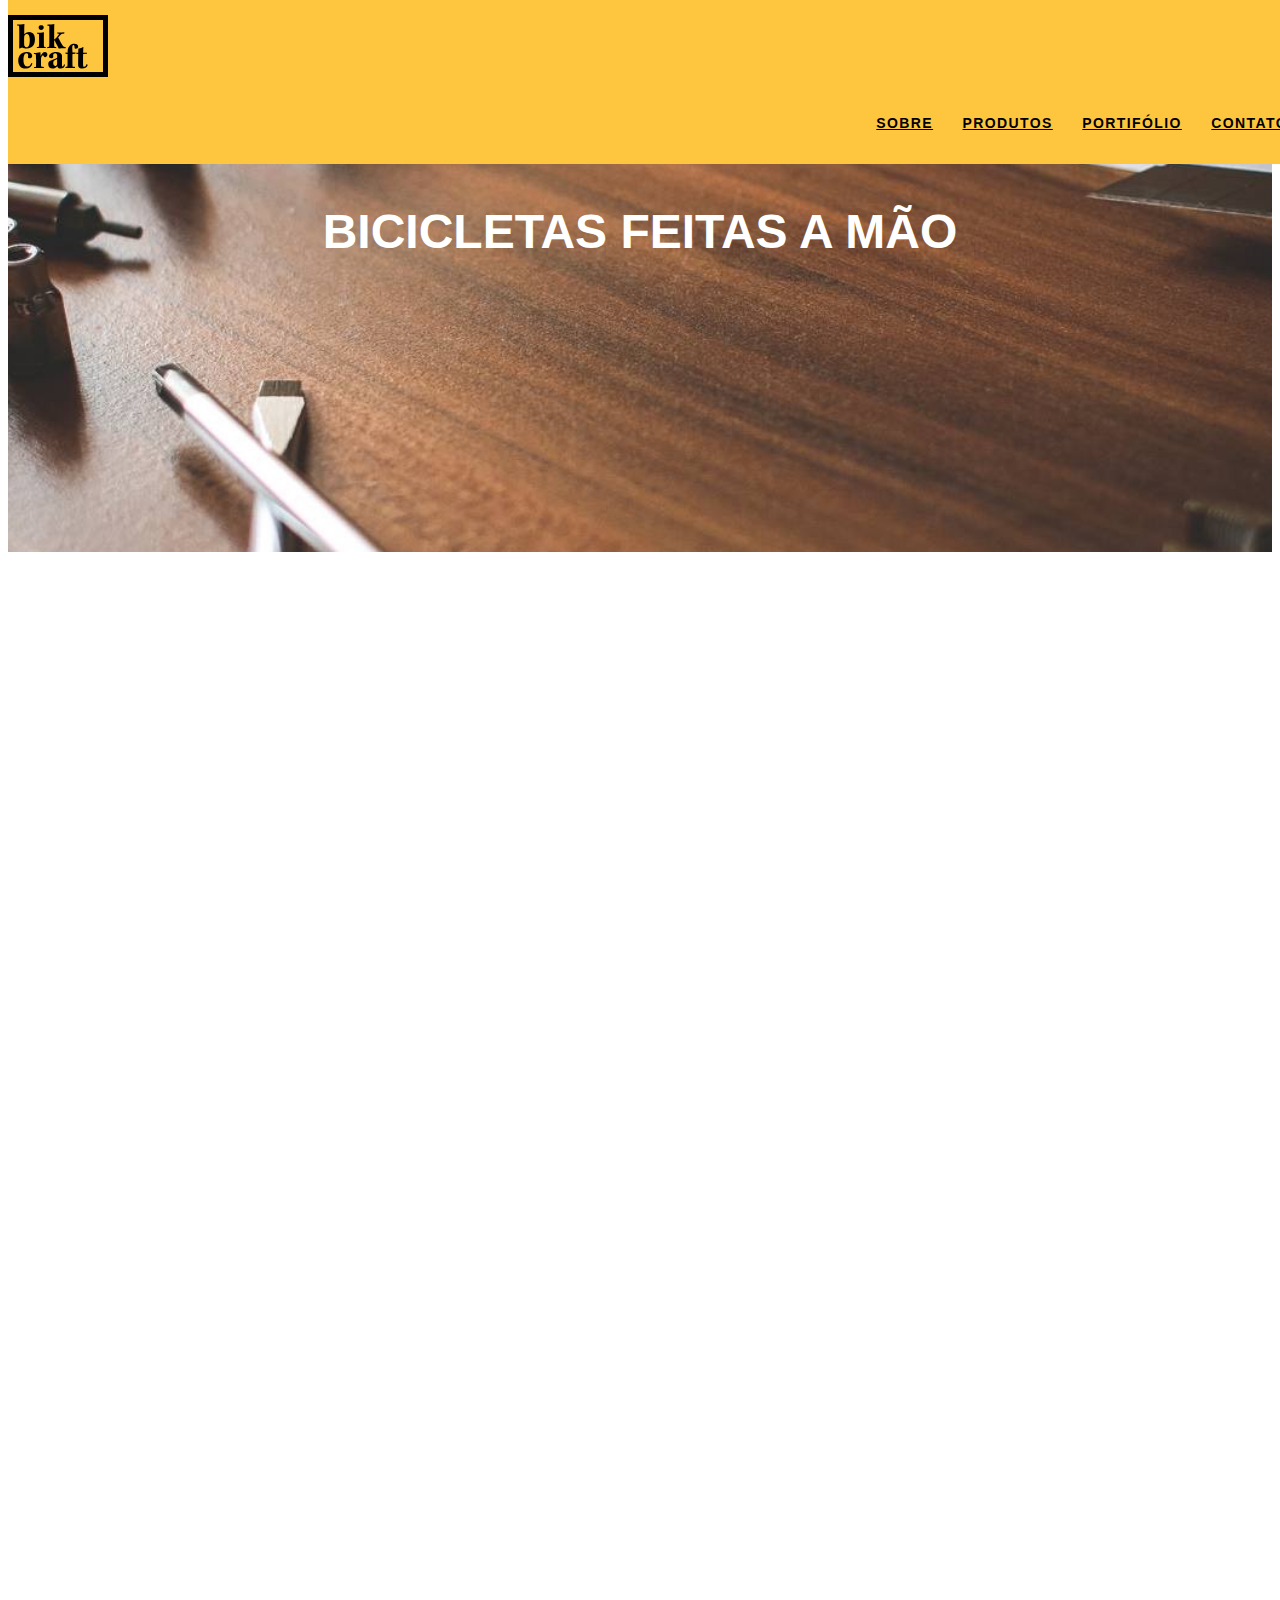
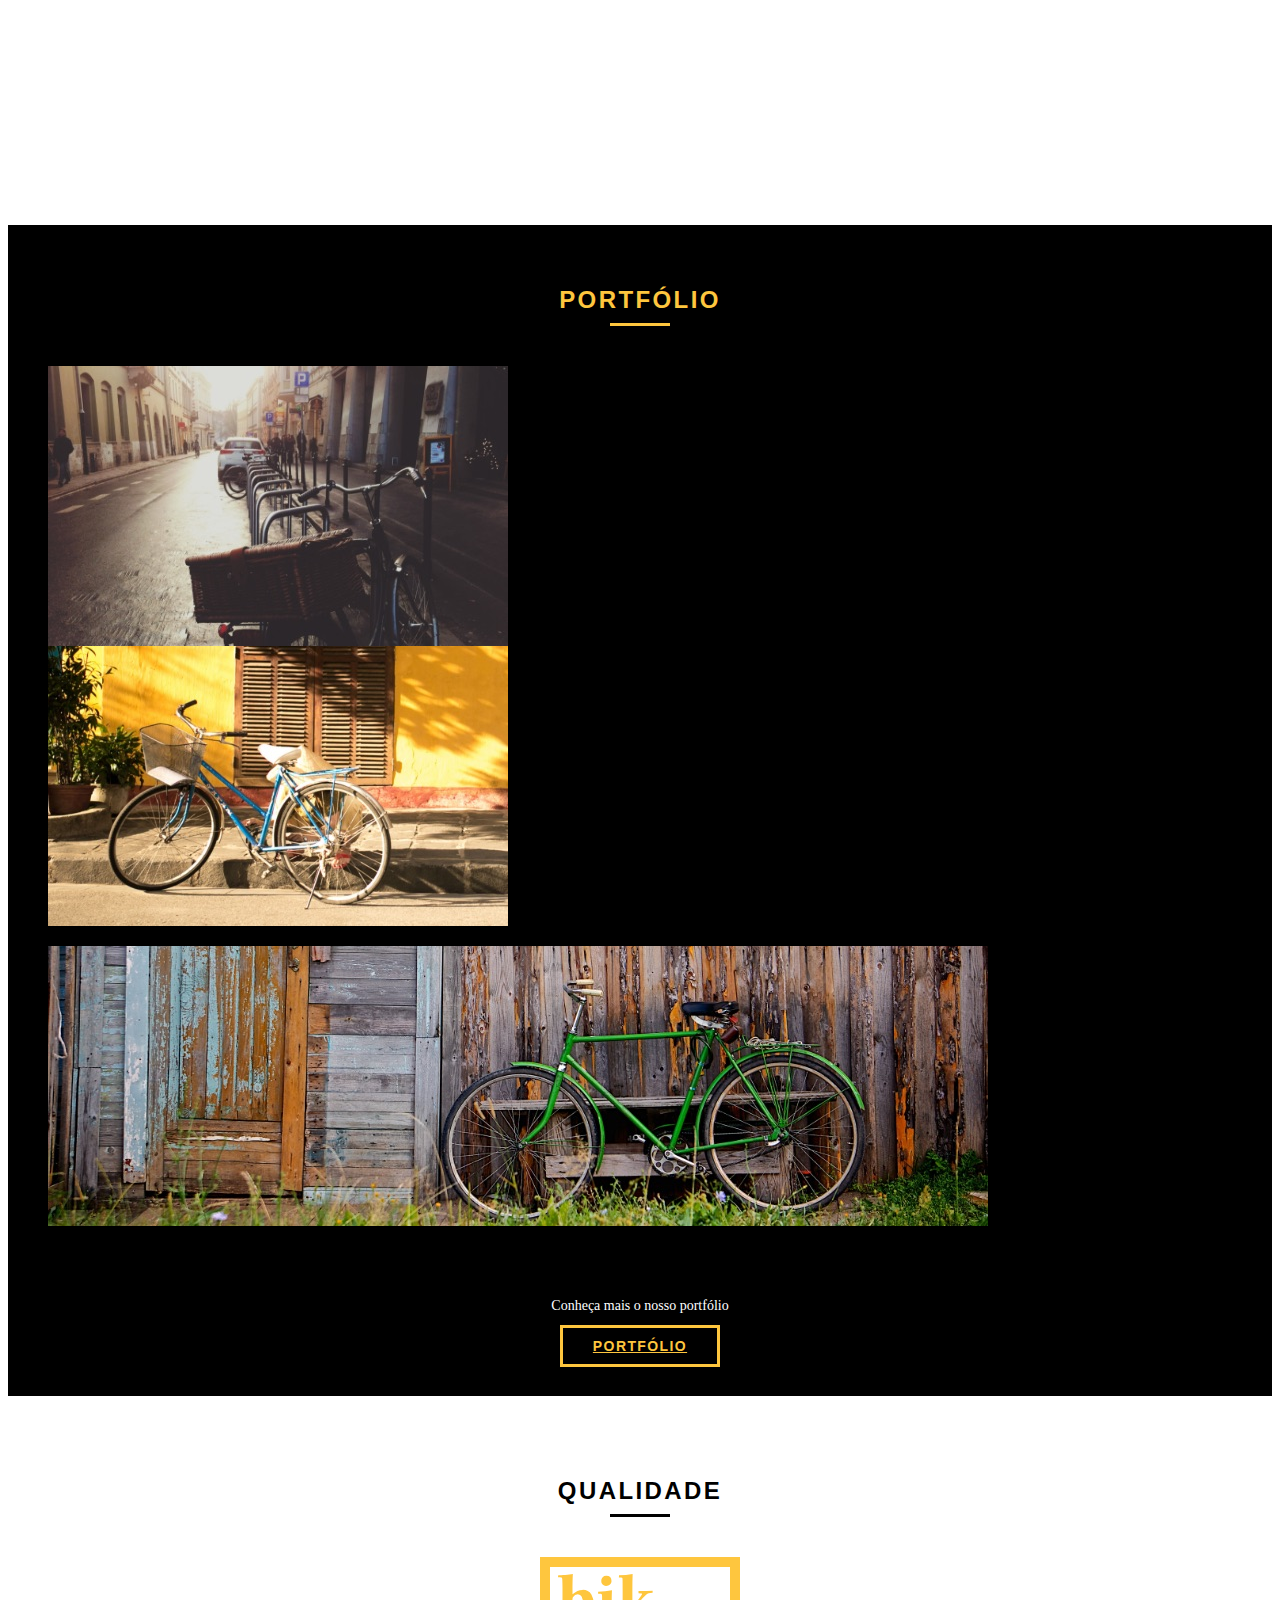
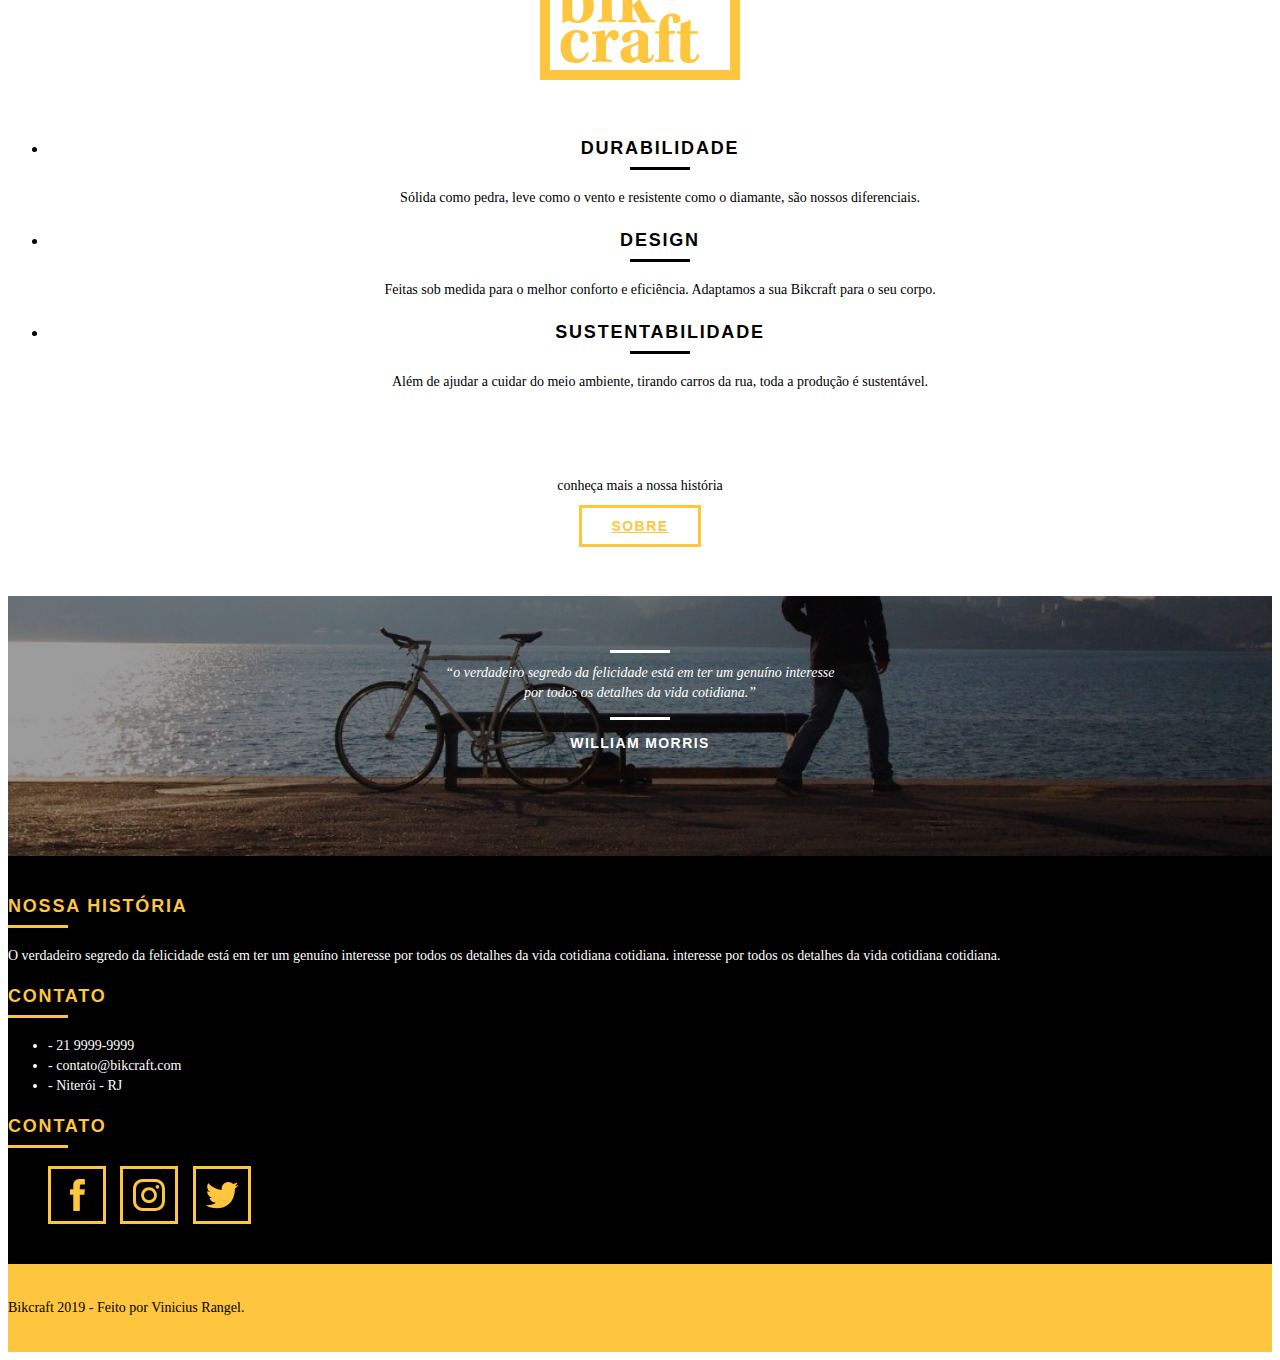
==== commit 68eacdf0: "Update index.html" ====
--- a/web/index.html
+++ b/web/index.html
@@ -154,7 +154,7 @@
 
     <div class="copy">
       <div class="container">
-        <p class="grid-16">Bikcraft 2019 - Alguns direitos reservados.</p>
+        <p class="grid-16">Bikcraft 2019 - Feito por Vinicius Rangel.</p>
       </div>
     </div>
   </footer>
